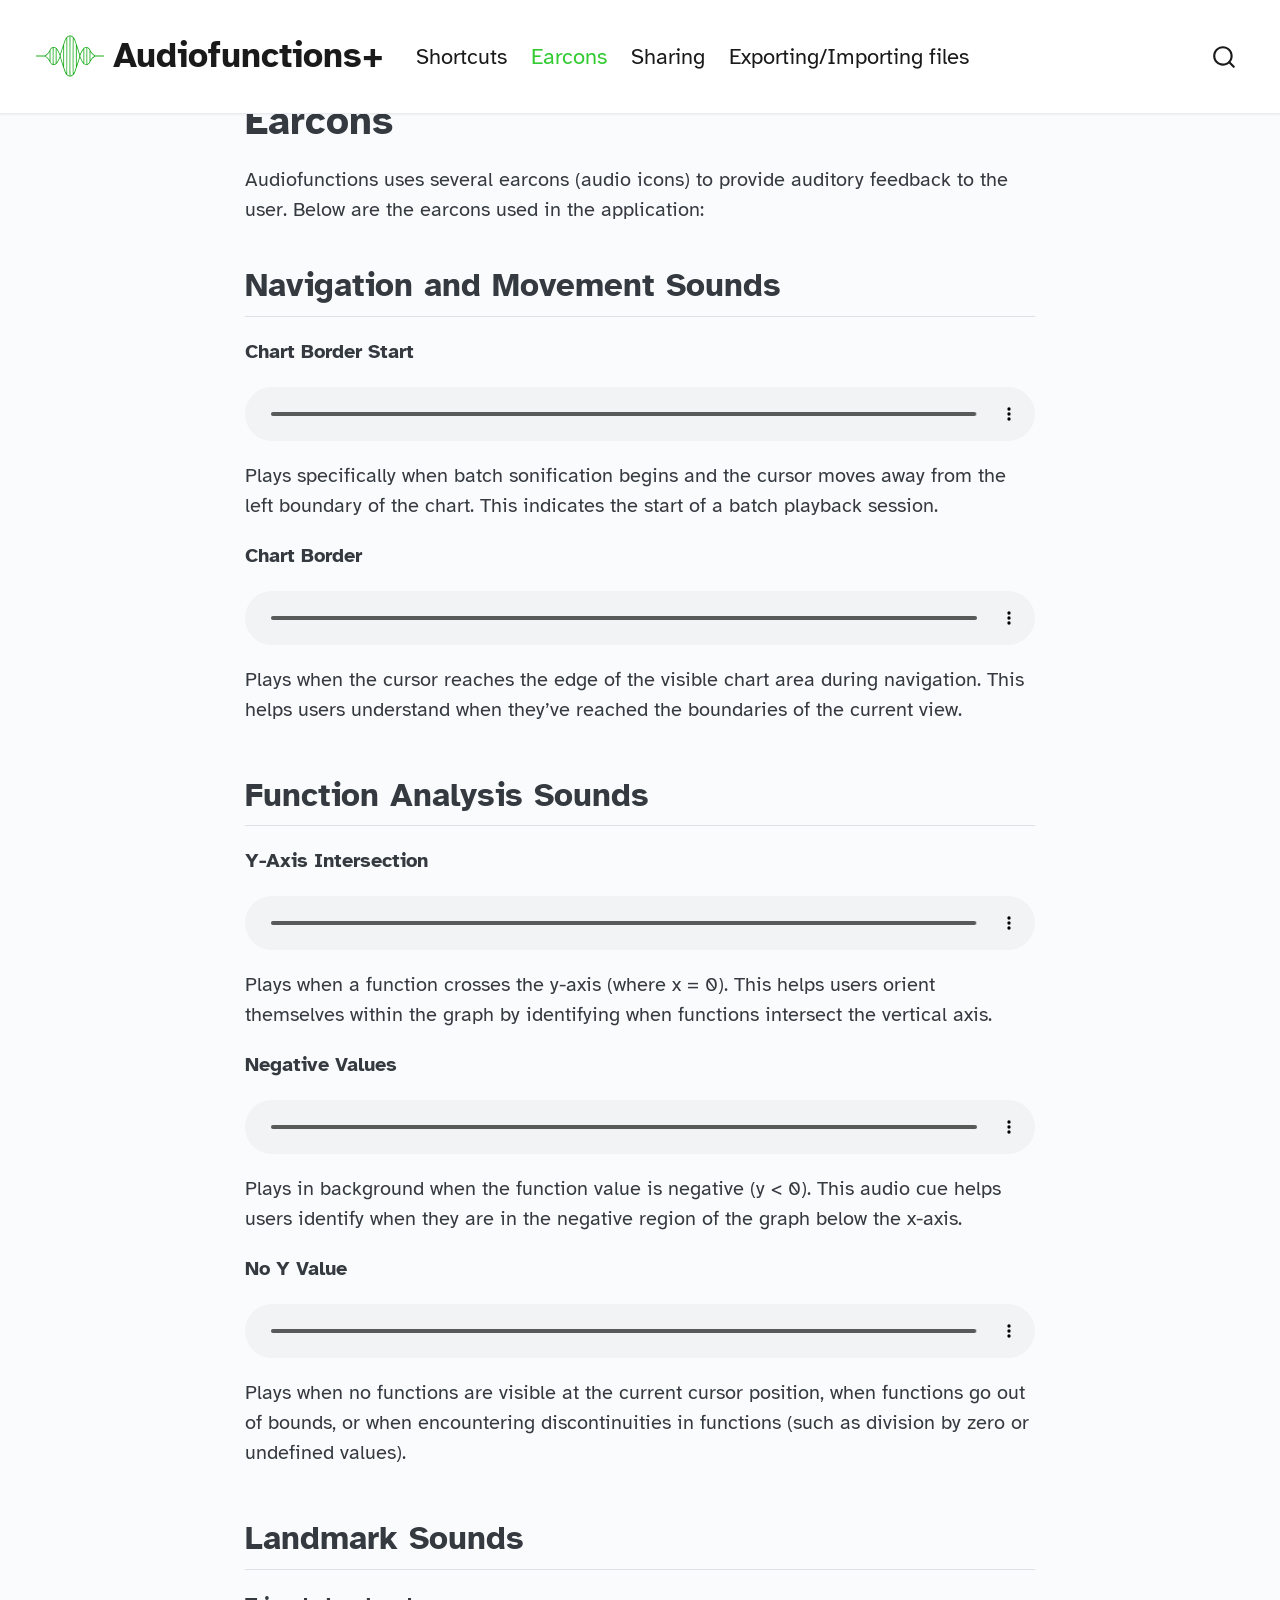
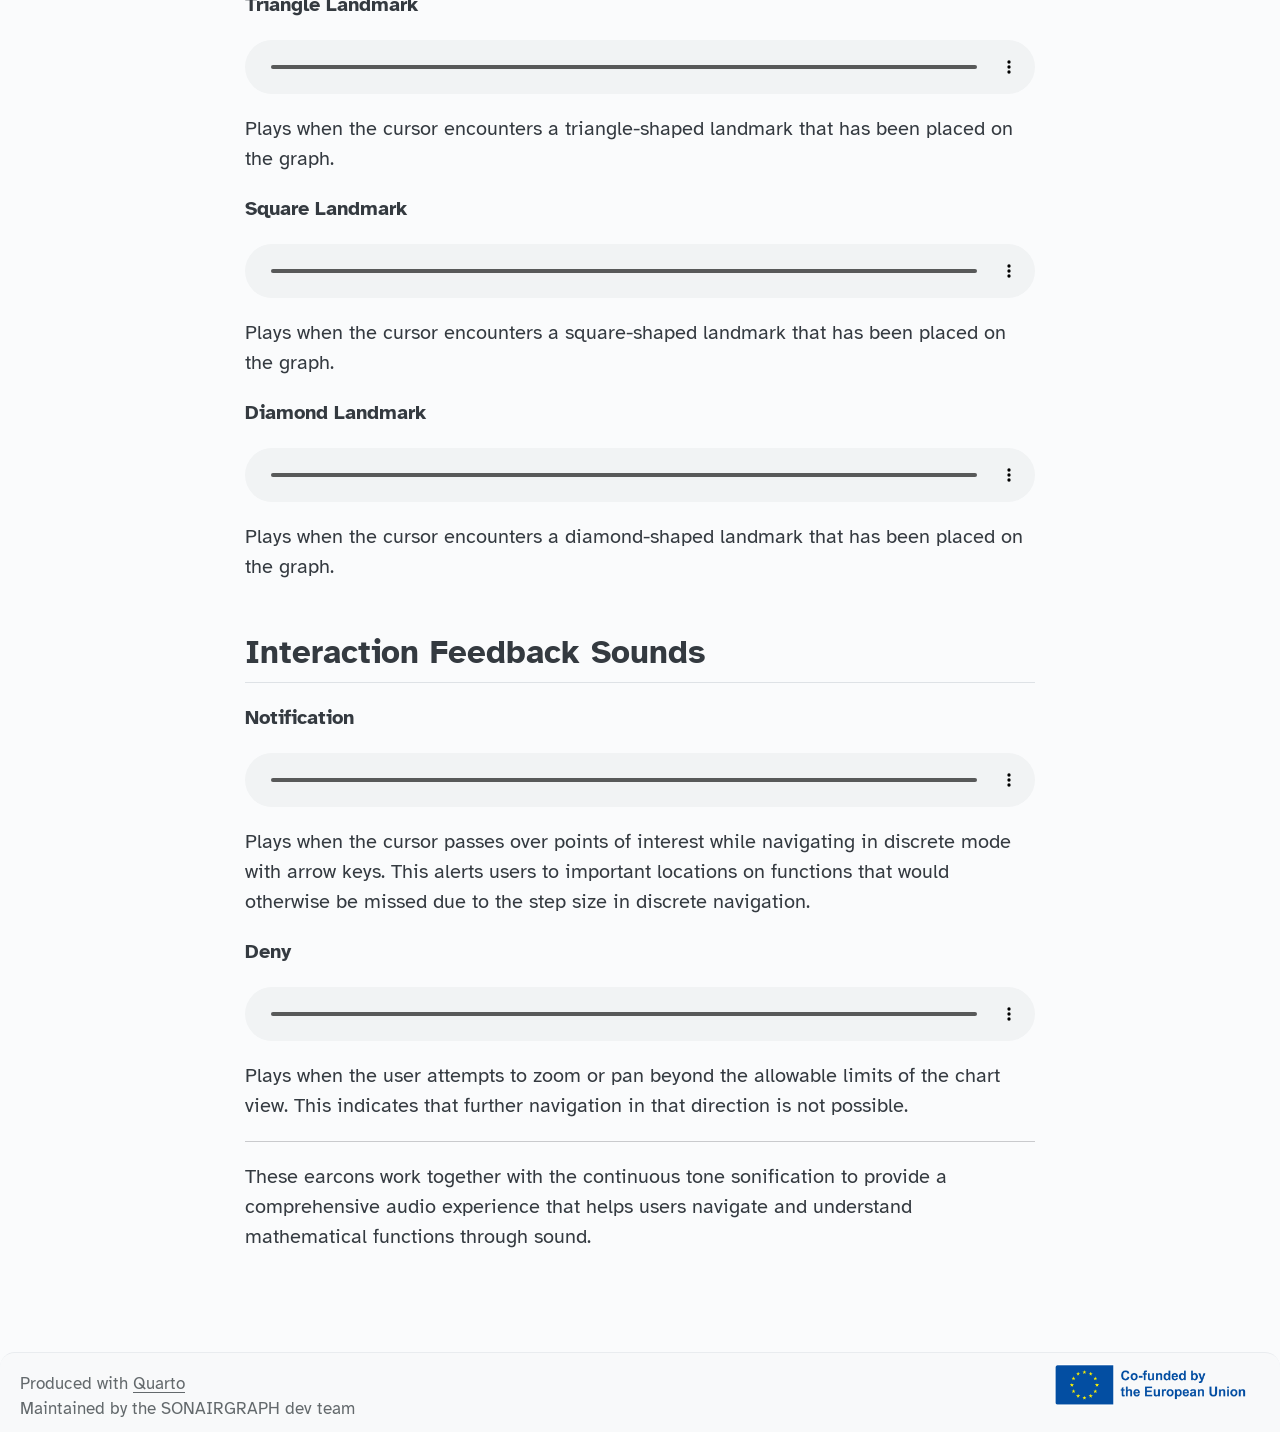
==== earcons.html @ 263fd83f "Built site for gh-pages" ====
<!DOCTYPE html>
<html xmlns="http://www.w3.org/1999/xhtml" lang="en" xml:lang="en"><head>

<meta charset="utf-8">
<meta name="generator" content="quarto-1.9.37">

<meta name="viewport" content="width=device-width, initial-scale=1.0, user-scalable=yes">


<title>Earcons – Audiofunctions+</title>
<style>
/* Default styles provided by pandoc.
** See https://pandoc.org/MANUAL.html#variables-for-html for config info.
*/
code{white-space: pre-wrap;}
span.smallcaps{font-variant: small-caps;}
div.columns{display: flex; gap: min(4vw, 1.5em);}
div.column{flex: auto; overflow-x: auto;}
div.hanging-indent{margin-left: 1.5em; text-indent: -1.5em;}
ul.task-list{list-style: none;}
ul.task-list li input[type="checkbox"] {
  width: 0.8em;
  margin: 0 0.8em 0.2em -1em; /* quarto-specific, see https://github.com/quarto-dev/quarto-cli/issues/4556 */ 
  vertical-align: middle;
}
</style>


<script src="site_libs/quarto-nav/quarto-nav.js"></script>
<script src="site_libs/quarto-nav/headroom.min.js"></script>
<script src="site_libs/clipboard/clipboard.min.js"></script>
<script src="site_libs/quarto-search/autocomplete.umd.js"></script>
<script src="site_libs/quarto-search/fuse.min.js"></script>
<script src="site_libs/quarto-search/quarto-search.js"></script>
<meta name="quarto:offset" content="./">
<link href="./logo.svg" rel="icon" type="image/svg+xml">
<script src="site_libs/quarto-html/quarto.js" type="module"></script>
<script src="site_libs/quarto-html/tabsets/tabsets.js" type="module"></script>
<script src="site_libs/quarto-html/popper.min.js"></script>
<script src="site_libs/quarto-html/tippy.umd.min.js"></script>
<script src="site_libs/quarto-html/anchor.min.js"></script>
<link href="site_libs/quarto-html/tippy.css" rel="stylesheet">
<link href="site_libs/quarto-html/quarto-syntax-highlighting-7f8f88aac4f3542376d5c11b86a4c14d.css" rel="stylesheet" class="quarto-color-scheme" id="quarto-text-highlighting-styles">
<link href="site_libs/quarto-html/quarto-syntax-highlighting-dark-d0ae9245876894da5ac7e18953ecc5cc.css" rel="stylesheet" class="quarto-color-scheme quarto-color-alternate" id="quarto-text-highlighting-styles">
<link href="site_libs/quarto-html/quarto-syntax-highlighting-7f8f88aac4f3542376d5c11b86a4c14d.css" rel="stylesheet" class="quarto-color-scheme-extra" id="quarto-text-highlighting-styles">
<script src="site_libs/bootstrap/bootstrap.min.js"></script>
<link href="site_libs/bootstrap/bootstrap-icons.css" rel="stylesheet">
<link href="site_libs/bootstrap/bootstrap-5dca4e5709fb239c7e1ab8f7c5940dc8.min.css" rel="stylesheet" append-hash="true" class="quarto-color-scheme" id="quarto-bootstrap" data-mode="light">
<link href="site_libs/bootstrap/bootstrap-dark-5dca4e5709fb239c7e1ab8f7c5940dc8.min.css" rel="stylesheet" append-hash="true" class="quarto-color-scheme quarto-color-alternate" id="quarto-bootstrap" data-mode="light">
<link href="site_libs/bootstrap/bootstrap-5dca4e5709fb239c7e1ab8f7c5940dc8.min.css" rel="stylesheet" append-hash="true" class="quarto-color-scheme-extra" id="quarto-bootstrap" data-mode="light">
<script id="quarto-search-options" type="application/json">{
  "location": "navbar",
  "copy-button": false,
  "collapse-after": 3,
  "panel-placement": "end",
  "type": "overlay",
  "limit": 50,
  "keyboard-shortcut": [
    "f",
    "/",
    "s"
  ],
  "show-item-context": false,
  "language": {
    "search-no-results-text": "No results",
    "search-matching-documents-text": "matching documents",
    "search-copy-link-title": "Copy link to search",
    "search-hide-matches-text": "Hide additional matches",
    "search-more-match-text": "more match in this document",
    "search-more-matches-text": "more matches in this document",
    "search-clear-button-title": "Clear",
    "search-text-placeholder": "",
    "search-detached-cancel-button-title": "Cancel",
    "search-submit-button-title": "Submit",
    "search-label": "Search"
  }
}</script>


</head>

<body class="nav-fixed fullcontent quarto-light">

<div id="quarto-search-results"></div>
  <header id="quarto-header" class="headroom fixed-top">
    <nav class="navbar navbar-expand-lg " data-bs-theme="dark">
      <div class="navbar-container container-fluid">
      <div class="navbar-brand-container mx-auto">
    <a href="./index.html" class="navbar-brand navbar-brand-logo">
    <img src="./logo.svg" alt="" class="navbar-logo light-content">
    <img src="./logo.svg" alt="" class="navbar-logo dark-content">
    </a>
    <a class="navbar-brand" href="./index.html">
    <span class="navbar-title">Audiofunctions+</span>
    </a>
  </div>
            <div id="quarto-search" class="" title="Search"></div>
          <button class="navbar-toggler" type="button" data-bs-toggle="collapse" data-bs-target="#navbarCollapse" aria-controls="navbarCollapse" role="menu" aria-expanded="false" aria-label="Toggle navigation" onclick="if (window.quartoToggleHeadroom) { window.quartoToggleHeadroom(); }">
  <span class="navbar-toggler-icon"></span>
</button>
          <div class="collapse navbar-collapse" id="navbarCollapse">
            <ul class="navbar-nav navbar-nav-scroll me-auto">
  <li class="nav-item">
    <a class="nav-link" href="./shortcuts.html"> 
<span class="menu-text">Shortcuts</span></a>
  </li>  
  <li class="nav-item">
    <a class="nav-link active" href="./earcons.html" aria-current="page"> 
<span class="menu-text">Earcons</span></a>
  </li>  
  <li class="nav-item">
    <a class="nav-link" href="./sharing.html"> 
<span class="menu-text">Sharing</span></a>
  </li>  
  <li class="nav-item">
    <a class="nav-link" href="./json.html"> 
<span class="menu-text">Exporting/Importing files</span></a>
  </li>  
</ul>
          </div> <!-- /navcollapse -->
            <div class="quarto-navbar-tools">
</div>
      </div> <!-- /container-fluid -->
    </nav>
</header>
<!-- content -->
<div id="quarto-content" class="quarto-container page-columns page-rows-contents page-layout-article page-navbar">
<!-- sidebar -->
<!-- margin-sidebar -->
    
<!-- main -->
<main class="content" id="quarto-document-content">

<header id="title-block-header" class="quarto-title-block default">
<div class="quarto-title">
<h1 class="title">Earcons</h1>
</div>



<div class="quarto-title-meta">

    
  
    
  </div>
  


</header>


<p>Audiofunctions uses several earcons (audio icons) to provide auditory feedback to the user. Below are the earcons used in the application:</p>
<section id="navigation-and-movement-sounds" class="level2">
<h2 class="anchored" data-anchor-id="navigation-and-movement-sounds">Navigation and Movement Sounds</h2>
<p><strong>Chart Border Start</strong> <audio controls="" style="display: block; margin: auto;"> <source src="earcons/chart_border_start.mp3" type="audio/wav"> </audio> Plays specifically when batch sonification begins and the cursor moves away from the left boundary of the chart. This indicates the start of a batch playback session.</p>
<p><strong>Chart Border</strong> <audio controls="" style="display: block; margin: auto;"> <source src="earcons/chart_border.mp3" type="audio/wav"> </audio> Plays when the cursor reaches the edge of the visible chart area during navigation. This helps users understand when they’ve reached the boundaries of the current view.</p>
</section>
<section id="function-analysis-sounds" class="level2">
<h2 class="anchored" data-anchor-id="function-analysis-sounds">Function Analysis Sounds</h2>
<p><strong>Y-Axis Intersection</strong> <audio controls="" style="display: block; margin: auto;"> <source src="earcons/y-axis-intersection.wav" type="audio/wav"> </audio> Plays when a function crosses the y-axis (where x = 0). This helps users orient themselves within the graph by identifying when functions intersect the vertical axis.</p>
<p><strong>Negative Values</strong> <audio controls="" style="display: block; margin: auto;"> <source src="earcons/af_noise.mp3" type="audio/wav"> </audio> Plays in background when the function value is negative (y &lt; 0). This audio cue helps users identify when they are in the negative region of the graph below the x-axis.</p>
<p><strong>No Y Value</strong> <audio controls="" style="display: block; margin: auto;"> <source src="earcons/no_y.mp3" type="audio/wav"> </audio> Plays when no functions are visible at the current cursor position, when functions go out of bounds, or when encountering discontinuities in functions (such as division by zero or undefined values).</p>
</section>
<section id="landmark-sounds" class="level2">
<h2 class="anchored" data-anchor-id="landmark-sounds">Landmark Sounds</h2>
<p><strong>Triangle Landmark</strong> <audio controls="" style="display: block; margin: auto;"> <source src="earcons/landmark_triangle.mp3" type="audio/wav"> </audio> Plays when the cursor encounters a triangle-shaped landmark that has been placed on the graph.</p>
<p><strong>Square Landmark</strong> <audio controls="" style="display: block; margin: auto;"> <source src="earcons/landmark_square.mp3" type="audio/wav"> </audio> Plays when the cursor encounters a square-shaped landmark that has been placed on the graph.</p>
<p><strong>Diamond Landmark</strong> <audio controls="" style="display: block; margin: auto;"> <source src="earcons/landmark_diamond.mp3" type="audio/wav"> </audio> Plays when the cursor encounters a diamond-shaped landmark that has been placed on the graph.</p>
</section>
<section id="interaction-feedback-sounds" class="level2">
<h2 class="anchored" data-anchor-id="interaction-feedback-sounds">Interaction Feedback Sounds</h2>
<p><strong>Notification</strong> <audio controls="" style="display: block; margin: auto;"> <source src="earcons/notification.mp3" type="audio/wav"> </audio> Plays when the cursor passes over points of interest while navigating in discrete mode with arrow keys. This alerts users to important locations on functions that would otherwise be missed due to the step size in discrete navigation.</p>
<p><strong>Deny</strong> <audio controls="" style="display: block; margin: auto;"> <source src="earcons/deny.wav" type="audio/wav"> </audio> Plays when the user attempts to zoom or pan beyond the allowable limits of the chart view. This indicates that further navigation in that direction is not possible.</p>
<hr>
<p>These earcons work together with the continuous tone sonification to provide a comprehensive audio experience that helps users navigate and understand mathematical functions through sound.</p>


</section>

</main> <!-- /main -->
<script id="quarto-html-after-body" type="application/javascript">
  window.document.addEventListener("DOMContentLoaded", function (event) {
    const icon = "";
    const anchorJS = new window.AnchorJS();
    anchorJS.options = {
      placement: 'right',
      icon: icon
    };
    anchorJS.add('.anchored');
    const isCodeAnnotation = (el) => {
      for (const clz of el.classList) {
        if (clz.startsWith('code-annotation-')) {                     
          return true;
        }
      }
      return false;
    }
    const onCopySuccess = function(e) {
      // button target
      const button = e.trigger;
      // don't keep focus
      button.blur();
      // flash "checked"
      button.classList.add('code-copy-button-checked');
      var currentTitle = button.getAttribute("title");
      button.setAttribute("title", "Copied!");
      let tooltip;
      if (window.bootstrap) {
        button.setAttribute("data-bs-toggle", "tooltip");
        button.setAttribute("data-bs-placement", "left");
        button.setAttribute("data-bs-title", "Copied!");
        tooltip = new bootstrap.Tooltip(button, 
          { trigger: "manual", 
            customClass: "code-copy-button-tooltip",
            offset: [0, -8]});
        tooltip.show();    
      }
      setTimeout(function() {
        if (tooltip) {
          tooltip.hide();
          button.removeAttribute("data-bs-title");
          button.removeAttribute("data-bs-toggle");
          button.removeAttribute("data-bs-placement");
        }
        button.setAttribute("title", currentTitle);
        button.classList.remove('code-copy-button-checked');
      }, 1000);
      // clear code selection
      e.clearSelection();
    }
    const getTextToCopy = function(trigger) {
      const outerScaffold = trigger.parentElement.cloneNode(true);
      const codeEl = outerScaffold.querySelector('code');
      for (const childEl of codeEl.children) {
        if (isCodeAnnotation(childEl)) {
          childEl.remove();
        }
      }
      return codeEl.innerText;
    }
    const clipboard = new window.ClipboardJS('.code-copy-button:not([data-in-quarto-modal])', {
      text: getTextToCopy
    });
    clipboard.on('success', onCopySuccess);
    if (window.document.getElementById('quarto-embedded-source-code-modal')) {
      const clipboardModal = new window.ClipboardJS('.code-copy-button[data-in-quarto-modal]', {
        text: getTextToCopy,
        container: window.document.getElementById('quarto-embedded-source-code-modal')
      });
      clipboardModal.on('success', onCopySuccess);
    }
      var localhostRegex = new RegExp(/^(?:http|https):\/\/localhost\:?[0-9]*\//);
      var mailtoRegex = new RegExp(/^mailto:/);
        var filterRegex = new RegExp('/' + window.location.host + '/');
      var isInternal = (href) => {
          return filterRegex.test(href) || localhostRegex.test(href) || mailtoRegex.test(href);
      }
      // Inspect non-navigation links and adorn them if external
     var links = window.document.querySelectorAll('a[href]:not(.nav-link):not(.navbar-brand):not(.toc-action):not(.sidebar-link):not(.sidebar-item-toggle):not(.pagination-link):not(.no-external):not([aria-hidden]):not(.dropdown-item):not(.quarto-navigation-tool):not(.about-link)');
      for (var i=0; i<links.length; i++) {
        const link = links[i];
        if (!isInternal(link.href)) {
          // undo the damage that might have been done by quarto-nav.js in the case of
          // links that we want to consider external
          if (link.dataset.originalHref !== undefined) {
            link.href = link.dataset.originalHref;
          }
        }
      }
    function tippyHover(el, contentFn, onTriggerFn, onUntriggerFn) {
      const config = {
        allowHTML: true,
        maxWidth: 500,
        delay: 100,
        arrow: false,
        appendTo: function(el) {
            return el.parentElement;
        },
        interactive: true,
        interactiveBorder: 10,
        theme: 'quarto',
        placement: 'bottom-start',
      };
      if (contentFn) {
        config.content = contentFn;
      }
      if (onTriggerFn) {
        config.onTrigger = onTriggerFn;
      }
      if (onUntriggerFn) {
        config.onUntrigger = onUntriggerFn;
      }
      window.tippy(el, config); 
    }
    const noterefs = window.document.querySelectorAll('a[role="doc-noteref"]');
    for (var i=0; i<noterefs.length; i++) {
      const ref = noterefs[i];
      tippyHover(ref, function() {
        // use id or data attribute instead here
        let href = ref.getAttribute('data-footnote-href') || ref.getAttribute('href');
        try { href = new URL(href).hash; } catch {}
        const id = href.replace(/^#\/?/, "");
        const note = window.document.getElementById(id);
        if (note) {
          return note.innerHTML;
        } else {
          return "";
        }
      });
    }
    const xrefs = window.document.querySelectorAll('a.quarto-xref');
    const processXRef = (id, note) => {
      // Strip column container classes
      const stripColumnClz = (el) => {
        el.classList.remove("page-full", "page-columns");
        if (el.children) {
          for (const child of el.children) {
            stripColumnClz(child);
          }
        }
      }
      stripColumnClz(note)
      if (id === null || id.startsWith('sec-')) {
        // Special case sections, only their first couple elements
        const container = document.createElement("div");
        if (note.children && note.children.length > 2) {
          container.appendChild(note.children[0].cloneNode(true));
          for (let i = 1; i < note.children.length; i++) {
            const child = note.children[i];
            if (child.tagName === "P" && child.innerText === "") {
              continue;
            } else {
              container.appendChild(child.cloneNode(true));
              break;
            }
          }
          if (window.Quarto?.typesetMath) {
            window.Quarto.typesetMath(container);
          }
          return container.innerHTML
        } else {
          if (window.Quarto?.typesetMath) {
            window.Quarto.typesetMath(note);
          }
          return note.innerHTML;
        }
      } else {
        // Remove any anchor links if they are present
        const anchorLink = note.querySelector('a.anchorjs-link');
        if (anchorLink) {
          anchorLink.remove();
        }
        if (window.Quarto?.typesetMath) {
          window.Quarto.typesetMath(note);
        }
        if (note.classList.contains("callout")) {
          return note.outerHTML;
        } else {
          return note.innerHTML;
        }
      }
    }
    for (var i=0; i<xrefs.length; i++) {
      const xref = xrefs[i];
      tippyHover(xref, undefined, function(instance) {
        instance.disable();
        let url = xref.getAttribute('href');
        let hash = undefined; 
        if (url.startsWith('#')) {
          hash = url;
        } else {
          try { hash = new URL(url).hash; } catch {}
        }
        if (hash) {
          const id = hash.replace(/^#\/?/, "");
          const note = window.document.getElementById(id);
          if (note !== null) {
            try {
              const html = processXRef(id, note.cloneNode(true));
              instance.setContent(html);
            } finally {
              instance.enable();
              instance.show();
            }
          } else {
            // See if we can fetch this
            fetch(url.split('#')[0])
            .then(res => res.text())
            .then(html => {
              const parser = new DOMParser();
              const htmlDoc = parser.parseFromString(html, "text/html");
              const note = htmlDoc.getElementById(id);
              if (note !== null) {
                const html = processXRef(id, note);
                instance.setContent(html);
              } 
            }).finally(() => {
              instance.enable();
              instance.show();
            });
          }
        } else {
          // See if we can fetch a full url (with no hash to target)
          // This is a special case and we should probably do some content thinning / targeting
          fetch(url)
          .then(res => res.text())
          .then(html => {
            const parser = new DOMParser();
            const htmlDoc = parser.parseFromString(html, "text/html");
            const note = htmlDoc.querySelector('main.content');
            if (note !== null) {
              // This should only happen for chapter cross references
              // (since there is no id in the URL)
              // remove the first header
              if (note.children.length > 0 && note.children[0].tagName === "HEADER") {
                note.children[0].remove();
              }
              const html = processXRef(null, note);
              instance.setContent(html);
            } 
          }).finally(() => {
            instance.enable();
            instance.show();
          });
        }
      }, function(instance) {
      });
    }
        let selectedAnnoteEl;
        const selectorForAnnotation = ( cell, annotation) => {
          let cellAttr = 'data-code-cell="' + cell + '"';
          let lineAttr = 'data-code-annotation="' +  annotation + '"';
          const selector = 'span[' + cellAttr + '][' + lineAttr + ']';
          return selector;
        }
        const selectCodeLines = (annoteEl) => {
          const doc = window.document;
          const targetCell = annoteEl.getAttribute("data-target-cell");
          const targetAnnotation = annoteEl.getAttribute("data-target-annotation");
          const annoteSpan = window.document.querySelector(selectorForAnnotation(targetCell, targetAnnotation));
          const lines = annoteSpan.getAttribute("data-code-lines").split(",");
          const lineIds = lines.map((line) => {
            return targetCell + "-" + line;
          })
          let top = null;
          let height = null;
          let parent = null;
          if (lineIds.length > 0) {
              //compute the position of the single el (top and bottom and make a div)
              const el = window.document.getElementById(lineIds[0]);
              top = el.offsetTop;
              height = el.offsetHeight;
              parent = el.parentElement.parentElement;
            if (lineIds.length > 1) {
              const lastEl = window.document.getElementById(lineIds[lineIds.length - 1]);
              const bottom = lastEl.offsetTop + lastEl.offsetHeight;
              height = bottom - top;
            }
            if (top !== null && height !== null && parent !== null) {
              // cook up a div (if necessary) and position it 
              let div = window.document.getElementById("code-annotation-line-highlight");
              if (div === null) {
                div = window.document.createElement("div");
                div.setAttribute("id", "code-annotation-line-highlight");
                div.style.position = 'absolute';
                parent.appendChild(div);
              }
              div.style.top = top - 2 + "px";
              div.style.height = height + 4 + "px";
              div.style.left = 0;
              let gutterDiv = window.document.getElementById("code-annotation-line-highlight-gutter");
              if (gutterDiv === null) {
                gutterDiv = window.document.createElement("div");
                gutterDiv.setAttribute("id", "code-annotation-line-highlight-gutter");
                gutterDiv.style.position = 'absolute';
                const codeCell = window.document.getElementById(targetCell);
                const gutter = codeCell.querySelector('.code-annotation-gutter');
                gutter.appendChild(gutterDiv);
              }
              gutterDiv.style.top = top - 2 + "px";
              gutterDiv.style.height = height + 4 + "px";
            }
            selectedAnnoteEl = annoteEl;
          }
        };
        const unselectCodeLines = () => {
          const elementsIds = ["code-annotation-line-highlight", "code-annotation-line-highlight-gutter"];
          elementsIds.forEach((elId) => {
            const div = window.document.getElementById(elId);
            if (div) {
              div.remove();
            }
          });
          selectedAnnoteEl = undefined;
        };
          // Handle positioning of the toggle
      window.addEventListener(
        "resize",
        throttle(() => {
          elRect = undefined;
          if (selectedAnnoteEl) {
            selectCodeLines(selectedAnnoteEl);
          }
        }, 10)
      );
      function throttle(fn, ms) {
      let throttle = false;
      let timer;
        return (...args) => {
          if(!throttle) { // first call gets through
              fn.apply(this, args);
              throttle = true;
          } else { // all the others get throttled
              if(timer) clearTimeout(timer); // cancel #2
              timer = setTimeout(() => {
                fn.apply(this, args);
                timer = throttle = false;
              }, ms);
          }
        };
      }
        // Attach click handler to the DT
        const annoteDls = window.document.querySelectorAll('dt[data-target-cell]');
        for (const annoteDlNode of annoteDls) {
          annoteDlNode.addEventListener('click', (event) => {
            const clickedEl = event.target;
            if (clickedEl !== selectedAnnoteEl) {
              unselectCodeLines();
              const activeEl = window.document.querySelector('dt[data-target-cell].code-annotation-active');
              if (activeEl) {
                activeEl.classList.remove('code-annotation-active');
              }
              selectCodeLines(clickedEl);
              clickedEl.classList.add('code-annotation-active');
            } else {
              // Unselect the line
              unselectCodeLines();
              clickedEl.classList.remove('code-annotation-active');
            }
          });
        }
    const findCites = (el) => {
      const parentEl = el.parentElement;
      if (parentEl) {
        const cites = parentEl.dataset.cites;
        if (cites) {
          return {
            el,
            cites: cites.split(' ')
          };
        } else {
          return findCites(el.parentElement)
        }
      } else {
        return undefined;
      }
    };
    var bibliorefs = window.document.querySelectorAll('a[role="doc-biblioref"]');
    for (var i=0; i<bibliorefs.length; i++) {
      const ref = bibliorefs[i];
      const citeInfo = findCites(ref);
      if (citeInfo) {
        tippyHover(citeInfo.el, function() {
          var popup = window.document.createElement('div');
          citeInfo.cites.forEach(function(cite) {
            var citeDiv = window.document.createElement('div');
            citeDiv.classList.add('hanging-indent');
            citeDiv.classList.add('csl-entry');
            var biblioDiv = window.document.getElementById('ref-' + cite);
            if (biblioDiv) {
              citeDiv.innerHTML = biblioDiv.innerHTML;
            }
            popup.appendChild(citeDiv);
          });
          return popup.innerHTML;
        });
      }
    }
  });
  </script>
</div> <!-- /content -->
<footer class="footer">
  <div class="nav-footer">
    <div class="nav-footer-left">
<p>Produced with <a href="https://quarto.org/">Quarto</a><br> Maintained by the SONAIRGRAPH dev team</p>
</div>   
    <div class="nav-footer-center">
      &nbsp;
    </div>
    <div class="nav-footer-right">
<p><img src="eu-funding.png" class="img-fluid" style="width:50.0%"></p>
</div>
  </div>
</footer>




</body></html>
---- site_libs/quarto-html/tippy.css ----
.tippy-box[data-animation=fade][data-state=hidden]{opacity:0}[data-tippy-root]{max-width:calc(100vw - 10px)}.tippy-box{position:relative;background-color:#333;color:#fff;border-radius:4px;font-size:14px;line-height:1.4;white-space:normal;outline:0;transition-property:transform,visibility,opacity}.tippy-box[data-placement^=top]>.tippy-arrow{bottom:0}.tippy-box[data-placement^=top]>.tippy-arrow:before{bottom:-7px;left:0;border-width:8px 8px 0;border-top-color:initial;transform-origin:center top}.tippy-box[data-placement^=bottom]>.tippy-arrow{top:0}.tippy-box[data-placement^=bottom]>.tippy-arrow:before{top:-7px;left:0;border-width:0 8px 8px;border-bottom-color:initial;transform-origin:center bottom}.tippy-box[data-placement^=left]>.tippy-arrow{right:0}.tippy-box[data-placement^=left]>.tippy-arrow:before{border-width:8px 0 8px 8px;border-left-color:initial;right:-7px;transform-origin:center left}.tippy-box[data-placement^=right]>.tippy-arrow{left:0}.tippy-box[data-placement^=right]>.tippy-arrow:before{left:-7px;border-width:8px 8px 8px 0;border-right-color:initial;transform-origin:center right}.tippy-box[data-inertia][data-state=visible]{transition-timing-function:cubic-bezier(.54,1.5,.38,1.11)}.tippy-arrow{width:16px;height:16px;color:#333}.tippy-arrow:before{content:"";position:absolute;border-color:transparent;border-style:solid}.tippy-content{position:relative;padding:5px 9px;z-index:1}
---- site_libs/quarto-html/quarto-syntax-highlighting-7f8f88aac4f3542376d5c11b86a4c14d.css ----
/* quarto syntax highlight colors */
:root {
  --quarto-hl-ot-color: #003B4F;
  --quarto-hl-at-color: #657422;
  --quarto-hl-ss-color: #20794D;
  --quarto-hl-an-color: #5E5E5E;
  --quarto-hl-fu-color: #4758AB;
  --quarto-hl-st-color: #20794D;
  --quarto-hl-cf-color: #003B4F;
  --quarto-hl-op-color: #5E5E5E;
  --quarto-hl-er-color: #AD0000;
  --quarto-hl-bn-color: #AD0000;
  --quarto-hl-al-color: #AD0000;
  --quarto-hl-va-color: #111111;
  --quarto-hl-bu-color: inherit;
  --quarto-hl-ex-color: inherit;
  --quarto-hl-pp-color: #AD0000;
  --quarto-hl-in-color: #5E5E5E;
  --quarto-hl-vs-color: #20794D;
  --quarto-hl-wa-color: #5E5E5E;
  --quarto-hl-do-color: #5E5E5E;
  --quarto-hl-im-color: #00769E;
  --quarto-hl-ch-color: #20794D;
  --quarto-hl-dt-color: #AD0000;
  --quarto-hl-fl-color: #AD0000;
  --quarto-hl-co-color: #5E5E5E;
  --quarto-hl-cv-color: #5E5E5E;
  --quarto-hl-cn-color: #8f5902;
  --quarto-hl-sc-color: #5E5E5E;
  --quarto-hl-dv-color: #AD0000;
  --quarto-hl-kw-color: #003B4F;
}

/* other quarto variables */
:root {
  --quarto-font-monospace: SFMono-Regular, Menlo, Monaco, Consolas, "Liberation Mono", "Courier New", monospace;
}

/* syntax highlight based on Pandoc's rules */
pre > code.sourceCode > span {
  color: #003B4F;
}

code.sourceCode > span {
  color: #003B4F;
}

div.sourceCode,
div.sourceCode pre.sourceCode {
  color: #003B4F;
}

/* Normal */
code span {
  color: #003B4F;
}

/* Alert */
code span.al {
  color: #AD0000;
  font-style: inherit;
}

/* Annotation */
code span.an {
  color: #5E5E5E;
  font-style: inherit;
}

/* Attribute */
code span.at {
  color: #657422;
  font-style: inherit;
}

/* BaseN */
code span.bn {
  color: #AD0000;
  font-style: inherit;
}

/* BuiltIn */
code span.bu {
  font-style: inherit;
}

/* ControlFlow */
code span.cf {
  color: #003B4F;
  font-weight: bold;
  font-style: inherit;
}

/* Char */
code span.ch {
  color: #20794D;
  font-style: inherit;
}

/* Constant */
code span.cn {
  color: #8f5902;
  font-style: inherit;
}

/* Comment */
code span.co {
  color: #5E5E5E;
  font-style: inherit;
}

/* CommentVar */
code span.cv {
  color: #5E5E5E;
  font-style: italic;
}

/* Documentation */
code span.do {
  color: #5E5E5E;
  font-style: italic;
}

/* DataType */
code span.dt {
  color: #AD0000;
  font-style: inherit;
}

/* DecVal */
code span.dv {
  color: #AD0000;
  font-style: inherit;
}

/* Error */
code span.er {
  color: #AD0000;
  font-style: inherit;
}

/* Extension */
code span.ex {
  font-style: inherit;
}

/* Float */
code span.fl {
  color: #AD0000;
  font-style: inherit;
}

/* Function */
code span.fu {
  color: #4758AB;
  font-style: inherit;
}

/* Import */
code span.im {
  color: #00769E;
  font-style: inherit;
}

/* Information */
code span.in {
  color: #5E5E5E;
  font-style: inherit;
}

/* Keyword */
code span.kw {
  color: #003B4F;
  font-weight: bold;
  font-style: inherit;
}

/* Operator */
code span.op {
  color: #5E5E5E;
  font-style: inherit;
}

/* Other */
code span.ot {
  color: #003B4F;
  font-style: inherit;
}

/* Preprocessor */
code span.pp {
  color: #AD0000;
  font-style: inherit;
}

/* SpecialChar */
code span.sc {
  color: #5E5E5E;
  font-style: inherit;
}

/* SpecialString */
code span.ss {
  color: #20794D;
  font-style: inherit;
}

/* String */
code span.st {
  color: #20794D;
  font-style: inherit;
}

/* Variable */
code span.va {
  color: #111111;
  font-style: inherit;
}

/* VerbatimString */
code span.vs {
  color: #20794D;
  font-style: inherit;
}

/* Warning */
code span.wa {
  color: #5E5E5E;
  font-style: italic;
}

.prevent-inlining {
  content: "</";
}

/*# sourceMappingURL=789ad8cd35626ba772517505b42a116e.css.map */
---- site_libs/quarto-html/quarto-syntax-highlighting-dark-d0ae9245876894da5ac7e18953ecc5cc.css ----
/* quarto syntax highlight colors */
:root {
  --quarto-hl-al-color: #f07178;
  --quarto-hl-an-color: #d4d0ab;
  --quarto-hl-at-color: #00e0e0;
  --quarto-hl-bn-color: #d4d0ab;
  --quarto-hl-bu-color: #abe338;
  --quarto-hl-ch-color: #abe338;
  --quarto-hl-co-color: #f8f8f2;
  --quarto-hl-cv-color: #ffd700;
  --quarto-hl-cn-color: #ffd700;
  --quarto-hl-cf-color: #ffa07a;
  --quarto-hl-dt-color: #ffa07a;
  --quarto-hl-dv-color: #d4d0ab;
  --quarto-hl-do-color: #f8f8f2;
  --quarto-hl-er-color: #f07178;
  --quarto-hl-ex-color: #00e0e0;
  --quarto-hl-fl-color: #d4d0ab;
  --quarto-hl-fu-color: #ffa07a;
  --quarto-hl-im-color: #abe338;
  --quarto-hl-in-color: #d4d0ab;
  --quarto-hl-kw-color: #ffa07a;
  --quarto-hl-op-color: #ffa07a;
  --quarto-hl-ot-color: #00e0e0;
  --quarto-hl-pp-color: #dcc6e0;
  --quarto-hl-re-color: #00e0e0;
  --quarto-hl-sc-color: #abe338;
  --quarto-hl-ss-color: #abe338;
  --quarto-hl-st-color: #abe338;
  --quarto-hl-va-color: #00e0e0;
  --quarto-hl-vs-color: #abe338;
  --quarto-hl-wa-color: #dcc6e0;
}

/* other quarto variables */
:root {
  --quarto-font-monospace: SFMono-Regular, Menlo, Monaco, Consolas, "Liberation Mono", "Courier New", monospace;
}

/* syntax highlight based on Pandoc's rules */
pre > code.sourceCode > span {
  color: #f8f8f2;
}

code.sourceCode > span {
  color: #f8f8f2;
}

div.sourceCode,
div.sourceCode pre.sourceCode {
  color: #f8f8f2;
}

/* Normal */
code span {
  color: #f8f8f2;
}

/* Alert */
code span.al {
  color: #f07178;
}

/* Annotation */
code span.an {
  color: #d4d0ab;
}

/* Attribute */
code span.at {
  color: #00e0e0;
}

/* BaseN */
code span.bn {
  color: #d4d0ab;
}

/* BuiltIn */
code span.bu {
  color: #abe338;
}

/* ControlFlow */
code span.cf {
  font-weight: bold;
  color: #ffa07a;
}

/* Char */
code span.ch {
  color: #abe338;
}

/* Constant */
code span.cn {
  color: #ffd700;
}

/* Comment */
code span.co {
  font-style: italic;
  color: #f8f8f2;
}

/* CommentVar */
code span.cv {
  color: #ffd700;
}

/* Documentation */
code span.do {
  color: #f8f8f2;
}

/* DataType */
code span.dt {
  color: #ffa07a;
}

/* DecVal */
code span.dv {
  color: #d4d0ab;
}

/* Error */
code span.er {
  color: #f07178;
  text-decoration: underline;
}

/* Extension */
code span.ex {
  font-weight: bold;
  color: #00e0e0;
}

/* Float */
code span.fl {
  color: #d4d0ab;
}

/* Function */
code span.fu {
  color: #ffa07a;
}

/* Import */
code span.im {
  color: #abe338;
}

/* Information */
code span.in {
  color: #d4d0ab;
}

/* Keyword */
code span.kw {
  font-weight: bold;
  color: #ffa07a;
}

/* Operator */
code span.op {
  color: #ffa07a;
}

/* Other */
code span.ot {
  color: #00e0e0;
}

/* Preprocessor */
code span.pp {
  color: #dcc6e0;
}

/* RegionMarker */
code span.re {
  background-color: #f8f8f2;
  color: #00e0e0;
}

/* SpecialChar */
code span.sc {
  color: #abe338;
}

/* SpecialString */
code span.ss {
  color: #abe338;
}

/* String */
code span.st {
  color: #abe338;
}

/* Variable */
code span.va {
  color: #00e0e0;
}

/* VerbatimString */
code span.vs {
  color: #abe338;
}

/* Warning */
code span.wa {
  color: #dcc6e0;
}

.prevent-inlining {
  content: "</";
}

/*# sourceMappingURL=e2dac9153eaf3c552d5043f9565d03d7.css.map */
---- site_libs/quarto-html/quarto-syntax-highlighting-7f8f88aac4f3542376d5c11b86a4c14d.css ----
/* quarto syntax highlight colors */
:root {
  --quarto-hl-ot-color: #003B4F;
  --quarto-hl-at-color: #657422;
  --quarto-hl-ss-color: #20794D;
  --quarto-hl-an-color: #5E5E5E;
  --quarto-hl-fu-color: #4758AB;
  --quarto-hl-st-color: #20794D;
  --quarto-hl-cf-color: #003B4F;
  --quarto-hl-op-color: #5E5E5E;
  --quarto-hl-er-color: #AD0000;
  --quarto-hl-bn-color: #AD0000;
  --quarto-hl-al-color: #AD0000;
  --quarto-hl-va-color: #111111;
  --quarto-hl-bu-color: inherit;
  --quarto-hl-ex-color: inherit;
  --quarto-hl-pp-color: #AD0000;
  --quarto-hl-in-color: #5E5E5E;
  --quarto-hl-vs-color: #20794D;
  --quarto-hl-wa-color: #5E5E5E;
  --quarto-hl-do-color: #5E5E5E;
  --quarto-hl-im-color: #00769E;
  --quarto-hl-ch-color: #20794D;
  --quarto-hl-dt-color: #AD0000;
  --quarto-hl-fl-color: #AD0000;
  --quarto-hl-co-color: #5E5E5E;
  --quarto-hl-cv-color: #5E5E5E;
  --quarto-hl-cn-color: #8f5902;
  --quarto-hl-sc-color: #5E5E5E;
  --quarto-hl-dv-color: #AD0000;
  --quarto-hl-kw-color: #003B4F;
}

/* other quarto variables */
:root {
  --quarto-font-monospace: SFMono-Regular, Menlo, Monaco, Consolas, "Liberation Mono", "Courier New", monospace;
}

/* syntax highlight based on Pandoc's rules */
pre > code.sourceCode > span {
  color: #003B4F;
}

code.sourceCode > span {
  color: #003B4F;
}

div.sourceCode,
div.sourceCode pre.sourceCode {
  color: #003B4F;
}

/* Normal */
code span {
  color: #003B4F;
}

/* Alert */
code span.al {
  color: #AD0000;
  font-style: inherit;
}

/* Annotation */
code span.an {
  color: #5E5E5E;
  font-style: inherit;
}

/* Attribute */
code span.at {
  color: #657422;
  font-style: inherit;
}

/* BaseN */
code span.bn {
  color: #AD0000;
  font-style: inherit;
}

/* BuiltIn */
code span.bu {
  font-style: inherit;
}

/* ControlFlow */
code span.cf {
  color: #003B4F;
  font-weight: bold;
  font-style: inherit;
}

/* Char */
code span.ch {
  color: #20794D;
  font-style: inherit;
}

/* Constant */
code span.cn {
  color: #8f5902;
  font-style: inherit;
}

/* Comment */
code span.co {
  color: #5E5E5E;
  font-style: inherit;
}

/* CommentVar */
code span.cv {
  color: #5E5E5E;
  font-style: italic;
}

/* Documentation */
code span.do {
  color: #5E5E5E;
  font-style: italic;
}

/* DataType */
code span.dt {
  color: #AD0000;
  font-style: inherit;
}

/* DecVal */
code span.dv {
  color: #AD0000;
  font-style: inherit;
}

/* Error */
code span.er {
  color: #AD0000;
  font-style: inherit;
}

/* Extension */
code span.ex {
  font-style: inherit;
}

/* Float */
code span.fl {
  color: #AD0000;
  font-style: inherit;
}

/* Function */
code span.fu {
  color: #4758AB;
  font-style: inherit;
}

/* Import */
code span.im {
  color: #00769E;
  font-style: inherit;
}

/* Information */
code span.in {
  color: #5E5E5E;
  font-style: inherit;
}

/* Keyword */
code span.kw {
  color: #003B4F;
  font-weight: bold;
  font-style: inherit;
}

/* Operator */
code span.op {
  color: #5E5E5E;
  font-style: inherit;
}

/* Other */
code span.ot {
  color: #003B4F;
  font-style: inherit;
}

/* Preprocessor */
code span.pp {
  color: #AD0000;
  font-style: inherit;
}

/* SpecialChar */
code span.sc {
  color: #5E5E5E;
  font-style: inherit;
}

/* SpecialString */
code span.ss {
  color: #20794D;
  font-style: inherit;
}

/* String */
code span.st {
  color: #20794D;
  font-style: inherit;
}

/* Variable */
code span.va {
  color: #111111;
  font-style: inherit;
}

/* VerbatimString */
code span.vs {
  color: #20794D;
  font-style: inherit;
}

/* Warning */
code span.wa {
  color: #5E5E5E;
  font-style: italic;
}

.prevent-inlining {
  content: "</";
}

/*# sourceMappingURL=789ad8cd35626ba772517505b42a116e.css.map */
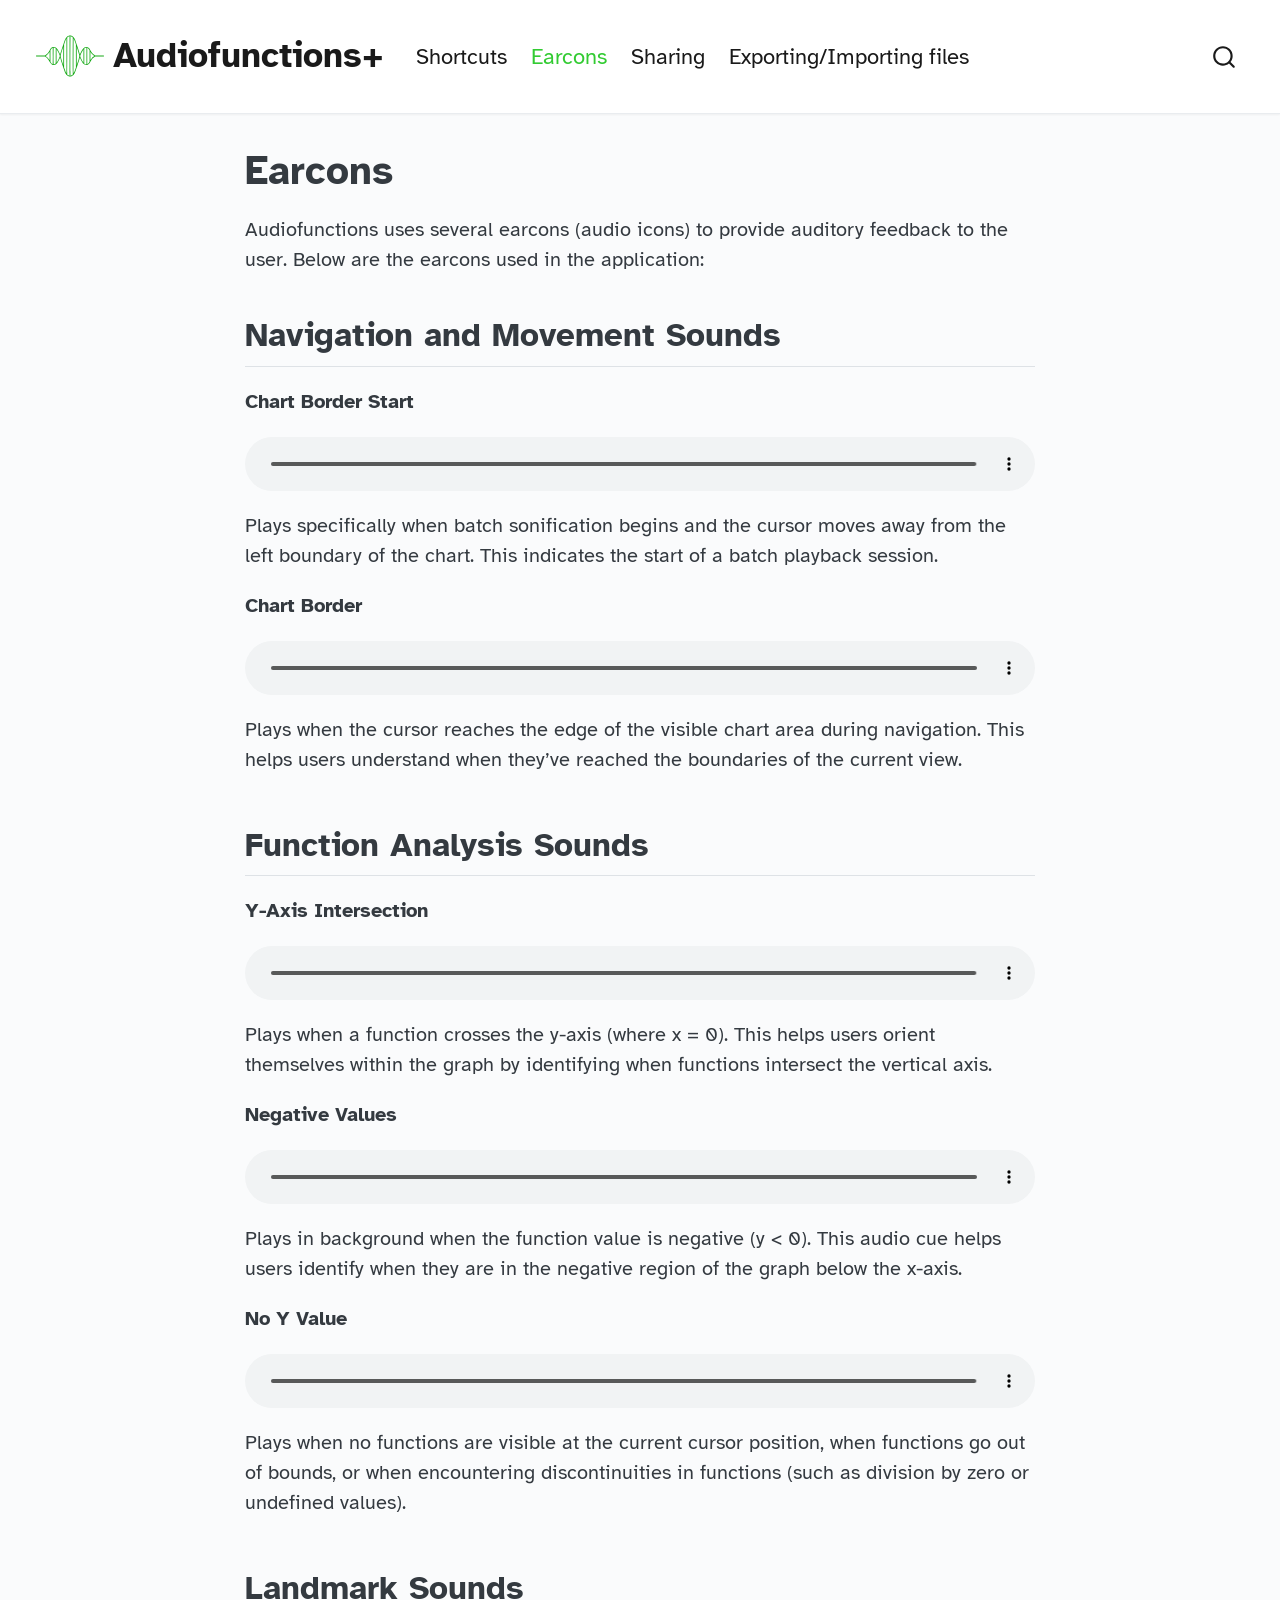
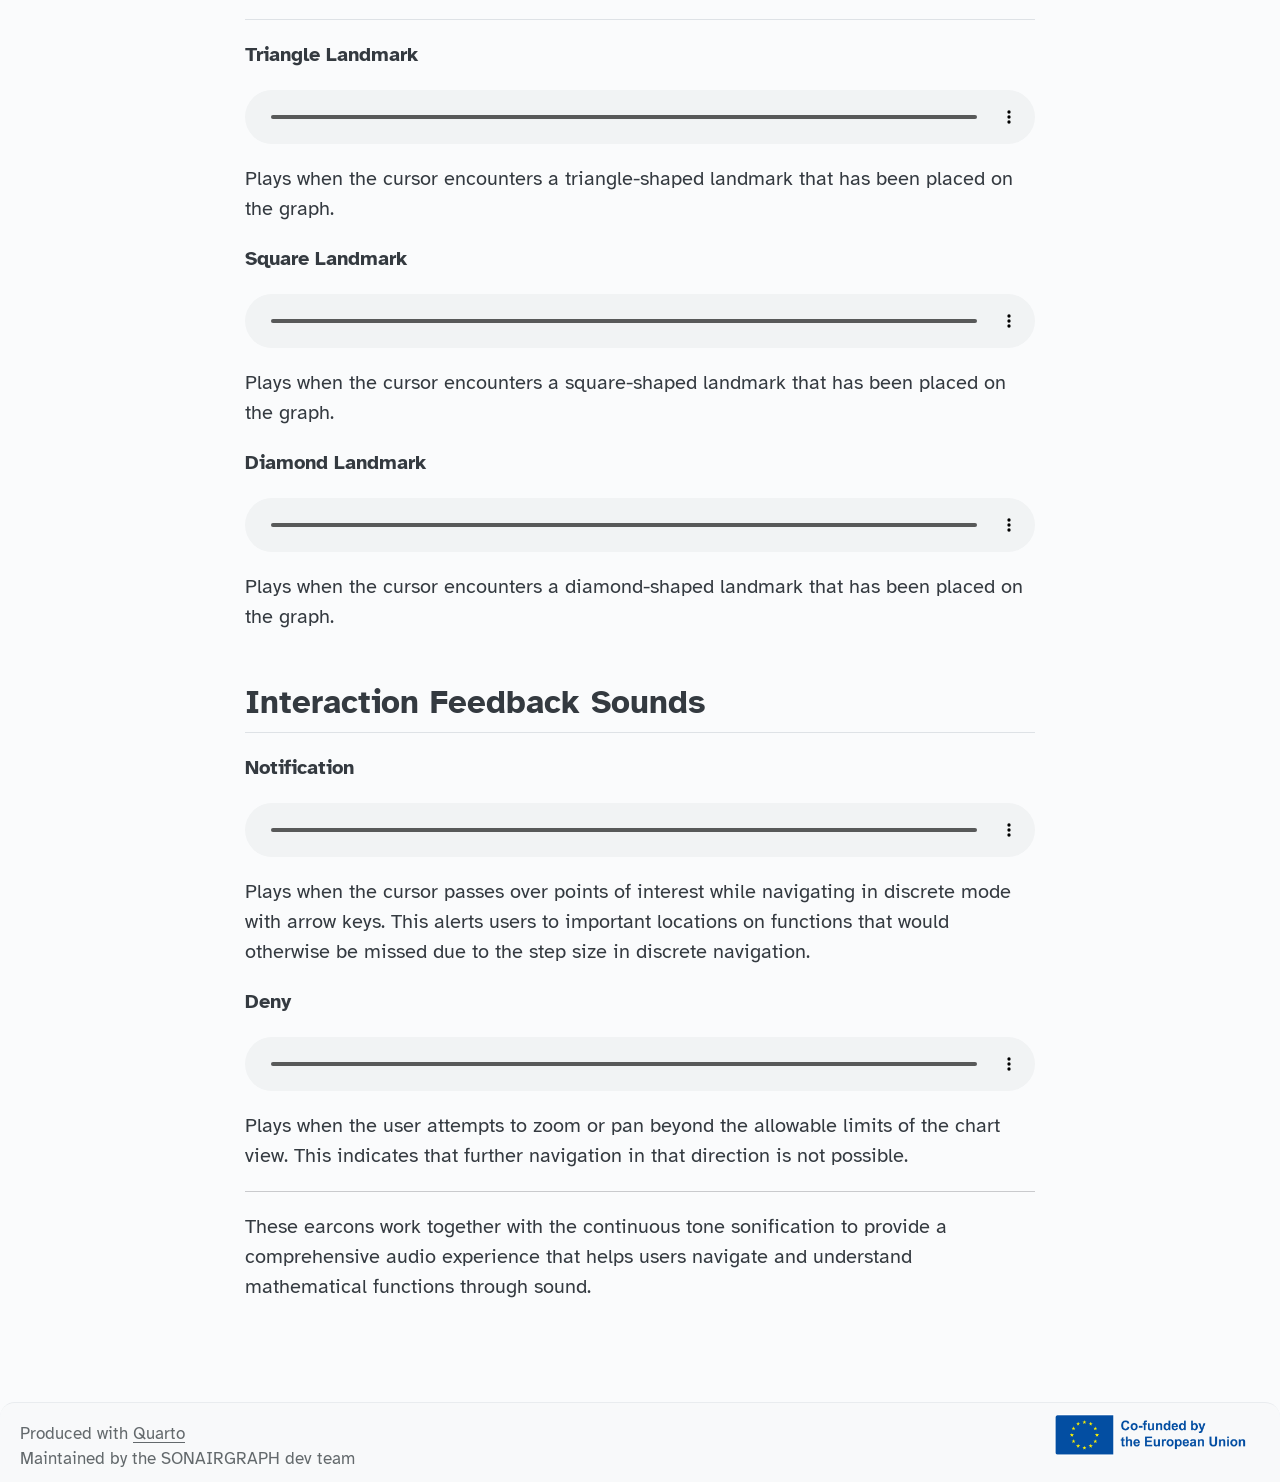
==== commit 3c11a6ad: "Built site for gh-pages" ====
--- a/earcons.html
+++ b/earcons.html
@@ -2,7 +2,7 @@
 <html xmlns="http://www.w3.org/1999/xhtml" lang="en" xml:lang="en"><head>
 
 <meta charset="utf-8">
-<meta name="generator" content="quarto-1.9.37">
+<meta name="generator" content="quarto-1.10.18">
 
 <meta name="viewport" content="width=device-width, initial-scale=1.0, user-scalable=yes">
 
@@ -12,10 +12,13 @@
 /* Default styles provided by pandoc.
 ** See https://pandoc.org/MANUAL.html#variables-for-html for config info.
 */
-code{white-space: pre-wrap;}
 span.smallcaps{font-variant: small-caps;}
-div.columns{display: flex; gap: min(4vw, 1.5em);}
-div.column{flex: auto; overflow-x: auto;}
+div.columns{display: flex; gap: 1.5em;}
+div.column{flex: auto;}
+@media screen {
+div.columns{gap: min(4vw, 1.5em);}
+div.column{overflow-x: auto;}
+}
 div.hanging-indent{margin-left: 1.5em; text-indent: -1.5em;}
 ul.task-list{list-style: none;}
 ul.task-list li input[type="checkbox"] {
@@ -40,14 +43,14 @@
 <script src="site_libs/quarto-html/tippy.umd.min.js"></script>
 <script src="site_libs/quarto-html/anchor.min.js"></script>
 <link href="site_libs/quarto-html/tippy.css" rel="stylesheet">
-<link href="site_libs/quarto-html/quarto-syntax-highlighting-7f8f88aac4f3542376d5c11b86a4c14d.css" rel="stylesheet" class="quarto-color-scheme" id="quarto-text-highlighting-styles">
-<link href="site_libs/quarto-html/quarto-syntax-highlighting-dark-d0ae9245876894da5ac7e18953ecc5cc.css" rel="stylesheet" class="quarto-color-scheme quarto-color-alternate" id="quarto-text-highlighting-styles">
-<link href="site_libs/quarto-html/quarto-syntax-highlighting-7f8f88aac4f3542376d5c11b86a4c14d.css" rel="stylesheet" class="quarto-color-scheme-extra" id="quarto-text-highlighting-styles">
+<link href="site_libs/quarto-html/quarto-syntax-highlighting-64a204ab8560d761af7679ceaba22944.css" rel="stylesheet" class="quarto-color-scheme" id="quarto-text-highlighting-styles">
+<link href="site_libs/quarto-html/quarto-syntax-highlighting-dark-b85bc7c33db8c58e0ec93c3465666fed.css" rel="stylesheet" class="quarto-color-scheme quarto-color-alternate" id="quarto-text-highlighting-styles">
+<link href="site_libs/quarto-html/quarto-syntax-highlighting-64a204ab8560d761af7679ceaba22944.css" rel="stylesheet" class="quarto-color-scheme-extra" id="quarto-text-highlighting-styles">
 <script src="site_libs/bootstrap/bootstrap.min.js"></script>
 <link href="site_libs/bootstrap/bootstrap-icons.css" rel="stylesheet">
-<link href="site_libs/bootstrap/bootstrap-5dca4e5709fb239c7e1ab8f7c5940dc8.min.css" rel="stylesheet" append-hash="true" class="quarto-color-scheme" id="quarto-bootstrap" data-mode="light">
-<link href="site_libs/bootstrap/bootstrap-dark-5dca4e5709fb239c7e1ab8f7c5940dc8.min.css" rel="stylesheet" append-hash="true" class="quarto-color-scheme quarto-color-alternate" id="quarto-bootstrap" data-mode="light">
-<link href="site_libs/bootstrap/bootstrap-5dca4e5709fb239c7e1ab8f7c5940dc8.min.css" rel="stylesheet" append-hash="true" class="quarto-color-scheme-extra" id="quarto-bootstrap" data-mode="light">
+<link href="site_libs/bootstrap/bootstrap-87db983a5d950c51a28021dba2e32038.min.css" rel="stylesheet" append-hash="true" class="quarto-color-scheme" id="quarto-bootstrap" data-mode="light">
+<link href="site_libs/bootstrap/bootstrap-dark-87db983a5d950c51a28021dba2e32038.min.css" rel="stylesheet" append-hash="true" class="quarto-color-scheme quarto-color-alternate" id="quarto-bootstrap" data-mode="light">
+<link href="site_libs/bootstrap/bootstrap-87db983a5d950c51a28021dba2e32038.min.css" rel="stylesheet" append-hash="true" class="quarto-color-scheme-extra" id="quarto-bootstrap" data-mode="light">
 <script id="quarto-search-options" type="application/json">{
   "location": "navbar",
   "copy-button": false,
@@ -252,7 +255,7 @@
     }
       var localhostRegex = new RegExp(/^(?:http|https):\/\/localhost\:?[0-9]*\//);
       var mailtoRegex = new RegExp(/^mailto:/);
-        var filterRegex = new RegExp('/' + window.location.host + '/');
+        var filterRegex = new RegExp("https:\/\/SONAIRGRAPH\.github\.io\/audiofunctions-plus-doc\/");
       var isInternal = (href) => {
           return filterRegex.test(href) || localhostRegex.test(href) || mailtoRegex.test(href);
       }
--- a/site_libs/quarto-html/quarto-syntax-highlighting-64a204ab8560d761af7679ceaba22944.css
+++ b/site_libs/quarto-html/quarto-syntax-highlighting-64a204ab8560d761af7679ceaba22944.css
@@ -0,0 +1,236 @@
+/* quarto syntax highlight colors */
+:root {
+  --quarto-hl-ot-color: #003B4F;
+  --quarto-hl-at-color: #657422;
+  --quarto-hl-ss-color: #20794D;
+  --quarto-hl-an-color: #5E5E5E;
+  --quarto-hl-fu-color: #4758AB;
+  --quarto-hl-st-color: #20794D;
+  --quarto-hl-cf-color: #003B4F;
+  --quarto-hl-op-color: #5E5E5E;
+  --quarto-hl-er-color: #AD0000;
+  --quarto-hl-bn-color: #AD0000;
+  --quarto-hl-al-color: #AD0000;
+  --quarto-hl-va-color: #111111;
+  --quarto-hl-bu-color: inherit;
+  --quarto-hl-ex-color: inherit;
+  --quarto-hl-pp-color: #AD0000;
+  --quarto-hl-in-color: #5E5E5E;
+  --quarto-hl-vs-color: #20794D;
+  --quarto-hl-wa-color: #5E5E5E;
+  --quarto-hl-do-color: #5E5E5E;
+  --quarto-hl-im-color: #00769E;
+  --quarto-hl-ch-color: #20794D;
+  --quarto-hl-dt-color: #AD0000;
+  --quarto-hl-fl-color: #AD0000;
+  --quarto-hl-co-color: #5E5E5E;
+  --quarto-hl-cv-color: #5E5E5E;
+  --quarto-hl-cn-color: #8f5902;
+  --quarto-hl-sc-color: #5E5E5E;
+  --quarto-hl-dv-color: #AD0000;
+  --quarto-hl-kw-color: #003B4F;
+}
+
+/* other quarto variables */
+:root {
+  --quarto-font-monospace: SFMono-Regular, Menlo, Monaco, Consolas, "Liberation Mono", "Courier New", monospace;
+}
+
+/* syntax highlight based on Pandoc's rules */
+pre > code.sourceCode > span {
+  color: #003B4F;
+}
+
+code.sourceCode > span {
+  color: #003B4F;
+}
+
+div.sourceCode,
+div.sourceCode pre.sourceCode {
+  color: #003B4F;
+}
+
+/* Normal */
+code span {
+  color: #003B4F;
+}
+
+/* Alert */
+code span.al {
+  color: #AD0000;
+  font-style: inherit;
+}
+
+/* Annotation */
+code span.an {
+  color: #5E5E5E;
+  font-style: inherit;
+}
+
+/* Attribute */
+code span.at {
+  color: #657422;
+  font-style: inherit;
+}
+
+/* BaseN */
+code span.bn {
+  color: #AD0000;
+  font-style: inherit;
+}
+
+/* BuiltIn */
+code span.bu {
+  font-style: inherit;
+}
+
+/* ControlFlow */
+code span.cf {
+  color: #003B4F;
+  font-weight: bold;
+  font-style: inherit;
+}
+
+/* Char */
+code span.ch {
+  color: #20794D;
+  font-style: inherit;
+}
+
+/* Constant */
+code span.cn {
+  color: #8f5902;
+  font-style: inherit;
+}
+
+/* Comment */
+code span.co {
+  color: #5E5E5E;
+  font-style: inherit;
+}
+
+/* CommentVar */
+code span.cv {
+  color: #5E5E5E;
+  font-style: italic;
+}
+
+/* Documentation */
+code span.do {
+  color: #5E5E5E;
+  font-style: italic;
+}
+
+/* DataType */
+code span.dt {
+  color: #AD0000;
+  font-style: inherit;
+}
+
+/* DecVal */
+code span.dv {
+  color: #AD0000;
+  font-style: inherit;
+}
+
+/* Error */
+code span.er {
+  color: #AD0000;
+  font-style: inherit;
+}
+
+/* Extension */
+code span.ex {
+  font-style: inherit;
+}
+
+/* Float */
+code span.fl {
+  color: #AD0000;
+  font-style: inherit;
+}
+
+/* Function */
+code span.fu {
+  color: #4758AB;
+  font-style: inherit;
+}
+
+/* Import */
+code span.im {
+  color: #00769E;
+  font-style: inherit;
+}
+
+/* Information */
+code span.in {
+  color: #5E5E5E;
+  font-style: inherit;
+}
+
+/* Keyword */
+code span.kw {
+  color: #003B4F;
+  font-weight: bold;
+  font-style: inherit;
+}
+
+/* Operator */
+code span.op {
+  color: #5E5E5E;
+  font-style: inherit;
+}
+
+/* Other */
+code span.ot {
+  color: #003B4F;
+  font-style: inherit;
+}
+
+/* Preprocessor */
+code span.pp {
+  color: #AD0000;
+  font-style: inherit;
+}
+
+/* SpecialChar */
+code span.sc {
+  color: #5E5E5E;
+  font-style: inherit;
+}
+
+/* SpecialString */
+code span.ss {
+  color: #20794D;
+  font-style: inherit;
+}
+
+/* String */
+code span.st {
+  color: #20794D;
+  font-style: inherit;
+}
+
+/* Variable */
+code span.va {
+  color: #111111;
+  font-style: inherit;
+}
+
+/* VerbatimString */
+code span.vs {
+  color: #20794D;
+  font-style: inherit;
+}
+
+/* Warning */
+code span.wa {
+  color: #5E5E5E;
+  font-style: italic;
+}
+
+.prevent-inlining {
+  content: "</";
+}
+
+/*# sourceMappingURL=9d8d5bb603a83b8298b89080a598c93b.css.map */
--- a/site_libs/quarto-html/quarto-syntax-highlighting-dark-b85bc7c33db8c58e0ec93c3465666fed.css
+++ b/site_libs/quarto-html/quarto-syntax-highlighting-dark-b85bc7c33db8c58e0ec93c3465666fed.css
@@ -0,0 +1,219 @@
+/* quarto syntax highlight colors */
+:root {
+  --quarto-hl-al-color: #f07178;
+  --quarto-hl-an-color: #d4d0ab;
+  --quarto-hl-at-color: #00e0e0;
+  --quarto-hl-bn-color: #d4d0ab;
+  --quarto-hl-bu-color: #abe338;
+  --quarto-hl-ch-color: #abe338;
+  --quarto-hl-co-color: #f8f8f2;
+  --quarto-hl-cv-color: #ffd700;
+  --quarto-hl-cn-color: #ffd700;
+  --quarto-hl-cf-color: #ffa07a;
+  --quarto-hl-dt-color: #ffa07a;
+  --quarto-hl-dv-color: #d4d0ab;
+  --quarto-hl-do-color: #f8f8f2;
+  --quarto-hl-er-color: #f07178;
+  --quarto-hl-ex-color: #00e0e0;
+  --quarto-hl-fl-color: #d4d0ab;
+  --quarto-hl-fu-color: #ffa07a;
+  --quarto-hl-im-color: #abe338;
+  --quarto-hl-in-color: #d4d0ab;
+  --quarto-hl-kw-color: #ffa07a;
+  --quarto-hl-op-color: #ffa07a;
+  --quarto-hl-ot-color: #00e0e0;
+  --quarto-hl-pp-color: #dcc6e0;
+  --quarto-hl-re-color: #00e0e0;
+  --quarto-hl-sc-color: #abe338;
+  --quarto-hl-ss-color: #abe338;
+  --quarto-hl-st-color: #abe338;
+  --quarto-hl-va-color: #00e0e0;
+  --quarto-hl-vs-color: #abe338;
+  --quarto-hl-wa-color: #dcc6e0;
+}
+
+/* other quarto variables */
+:root {
+  --quarto-font-monospace: SFMono-Regular, Menlo, Monaco, Consolas, "Liberation Mono", "Courier New", monospace;
+}
+
+/* syntax highlight based on Pandoc's rules */
+pre > code.sourceCode > span {
+  color: #f8f8f2;
+}
+
+code.sourceCode > span {
+  color: #f8f8f2;
+}
+
+div.sourceCode,
+div.sourceCode pre.sourceCode {
+  color: #f8f8f2;
+}
+
+/* Normal */
+code span {
+  color: #f8f8f2;
+}
+
+/* Alert */
+code span.al {
+  color: #f07178;
+}
+
+/* Annotation */
+code span.an {
+  color: #d4d0ab;
+}
+
+/* Attribute */
+code span.at {
+  color: #00e0e0;
+}
+
+/* BaseN */
+code span.bn {
+  color: #d4d0ab;
+}
+
+/* BuiltIn */
+code span.bu {
+  color: #abe338;
+}
+
+/* ControlFlow */
+code span.cf {
+  font-weight: bold;
+  color: #ffa07a;
+}
+
+/* Char */
+code span.ch {
+  color: #abe338;
+}
+
+/* Constant */
+code span.cn {
+  color: #ffd700;
+}
+
+/* Comment */
+code span.co {
+  font-style: italic;
+  color: #f8f8f2;
+}
+
+/* CommentVar */
+code span.cv {
+  color: #ffd700;
+}
+
+/* Documentation */
+code span.do {
+  color: #f8f8f2;
+}
+
+/* DataType */
+code span.dt {
+  color: #ffa07a;
+}
+
+/* DecVal */
+code span.dv {
+  color: #d4d0ab;
+}
+
+/* Error */
+code span.er {
+  color: #f07178;
+  text-decoration: underline;
+}
+
+/* Extension */
+code span.ex {
+  font-weight: bold;
+  color: #00e0e0;
+}
+
+/* Float */
+code span.fl {
+  color: #d4d0ab;
+}
+
+/* Function */
+code span.fu {
+  color: #ffa07a;
+}
+
+/* Import */
+code span.im {
+  color: #abe338;
+}
+
+/* Information */
+code span.in {
+  color: #d4d0ab;
+}
+
+/* Keyword */
+code span.kw {
+  font-weight: bold;
+  color: #ffa07a;
+}
+
+/* Operator */
+code span.op {
+  color: #ffa07a;
+}
+
+/* Other */
+code span.ot {
+  color: #00e0e0;
+}
+
+/* Preprocessor */
+code span.pp {
+  color: #dcc6e0;
+}
+
+/* RegionMarker */
+code span.re {
+  background-color: #f8f8f2;
+  color: #00e0e0;
+}
+
+/* SpecialChar */
+code span.sc {
+  color: #abe338;
+}
+
+/* SpecialString */
+code span.ss {
+  color: #abe338;
+}
+
+/* String */
+code span.st {
+  color: #abe338;
+}
+
+/* Variable */
+code span.va {
+  color: #00e0e0;
+}
+
+/* VerbatimString */
+code span.vs {
+  color: #abe338;
+}
+
+/* Warning */
+code span.wa {
+  color: #dcc6e0;
+}
+
+.prevent-inlining {
+  content: "</";
+}
+
+/*# sourceMappingURL=4ed8f1090dec6531da29ab00902aa718.css.map */
--- a/site_libs/quarto-html/quarto-syntax-highlighting-64a204ab8560d761af7679ceaba22944.css
+++ b/site_libs/quarto-html/quarto-syntax-highlighting-64a204ab8560d761af7679ceaba22944.css
@@ -0,0 +1,236 @@
+/* quarto syntax highlight colors */
+:root {
+  --quarto-hl-ot-color: #003B4F;
+  --quarto-hl-at-color: #657422;
+  --quarto-hl-ss-color: #20794D;
+  --quarto-hl-an-color: #5E5E5E;
+  --quarto-hl-fu-color: #4758AB;
+  --quarto-hl-st-color: #20794D;
+  --quarto-hl-cf-color: #003B4F;
+  --quarto-hl-op-color: #5E5E5E;
+  --quarto-hl-er-color: #AD0000;
+  --quarto-hl-bn-color: #AD0000;
+  --quarto-hl-al-color: #AD0000;
+  --quarto-hl-va-color: #111111;
+  --quarto-hl-bu-color: inherit;
+  --quarto-hl-ex-color: inherit;
+  --quarto-hl-pp-color: #AD0000;
+  --quarto-hl-in-color: #5E5E5E;
+  --quarto-hl-vs-color: #20794D;
+  --quarto-hl-wa-color: #5E5E5E;
+  --quarto-hl-do-color: #5E5E5E;
+  --quarto-hl-im-color: #00769E;
+  --quarto-hl-ch-color: #20794D;
+  --quarto-hl-dt-color: #AD0000;
+  --quarto-hl-fl-color: #AD0000;
+  --quarto-hl-co-color: #5E5E5E;
+  --quarto-hl-cv-color: #5E5E5E;
+  --quarto-hl-cn-color: #8f5902;
+  --quarto-hl-sc-color: #5E5E5E;
+  --quarto-hl-dv-color: #AD0000;
+  --quarto-hl-kw-color: #003B4F;
+}
+
+/* other quarto variables */
+:root {
+  --quarto-font-monospace: SFMono-Regular, Menlo, Monaco, Consolas, "Liberation Mono", "Courier New", monospace;
+}
+
+/* syntax highlight based on Pandoc's rules */
+pre > code.sourceCode > span {
+  color: #003B4F;
+}
+
+code.sourceCode > span {
+  color: #003B4F;
+}
+
+div.sourceCode,
+div.sourceCode pre.sourceCode {
+  color: #003B4F;
+}
+
+/* Normal */
+code span {
+  color: #003B4F;
+}
+
+/* Alert */
+code span.al {
+  color: #AD0000;
+  font-style: inherit;
+}
+
+/* Annotation */
+code span.an {
+  color: #5E5E5E;
+  font-style: inherit;
+}
+
+/* Attribute */
+code span.at {
+  color: #657422;
+  font-style: inherit;
+}
+
+/* BaseN */
+code span.bn {
+  color: #AD0000;
+  font-style: inherit;
+}
+
+/* BuiltIn */
+code span.bu {
+  font-style: inherit;
+}
+
+/* ControlFlow */
+code span.cf {
+  color: #003B4F;
+  font-weight: bold;
+  font-style: inherit;
+}
+
+/* Char */
+code span.ch {
+  color: #20794D;
+  font-style: inherit;
+}
+
+/* Constant */
+code span.cn {
+  color: #8f5902;
+  font-style: inherit;
+}
+
+/* Comment */
+code span.co {
+  color: #5E5E5E;
+  font-style: inherit;
+}
+
+/* CommentVar */
+code span.cv {
+  color: #5E5E5E;
+  font-style: italic;
+}
+
+/* Documentation */
+code span.do {
+  color: #5E5E5E;
+  font-style: italic;
+}
+
+/* DataType */
+code span.dt {
+  color: #AD0000;
+  font-style: inherit;
+}
+
+/* DecVal */
+code span.dv {
+  color: #AD0000;
+  font-style: inherit;
+}
+
+/* Error */
+code span.er {
+  color: #AD0000;
+  font-style: inherit;
+}
+
+/* Extension */
+code span.ex {
+  font-style: inherit;
+}
+
+/* Float */
+code span.fl {
+  color: #AD0000;
+  font-style: inherit;
+}
+
+/* Function */
+code span.fu {
+  color: #4758AB;
+  font-style: inherit;
+}
+
+/* Import */
+code span.im {
+  color: #00769E;
+  font-style: inherit;
+}
+
+/* Information */
+code span.in {
+  color: #5E5E5E;
+  font-style: inherit;
+}
+
+/* Keyword */
+code span.kw {
+  color: #003B4F;
+  font-weight: bold;
+  font-style: inherit;
+}
+
+/* Operator */
+code span.op {
+  color: #5E5E5E;
+  font-style: inherit;
+}
+
+/* Other */
+code span.ot {
+  color: #003B4F;
+  font-style: inherit;
+}
+
+/* Preprocessor */
+code span.pp {
+  color: #AD0000;
+  font-style: inherit;
+}
+
+/* SpecialChar */
+code span.sc {
+  color: #5E5E5E;
+  font-style: inherit;
+}
+
+/* SpecialString */
+code span.ss {
+  color: #20794D;
+  font-style: inherit;
+}
+
+/* String */
+code span.st {
+  color: #20794D;
+  font-style: inherit;
+}
+
+/* Variable */
+code span.va {
+  color: #111111;
+  font-style: inherit;
+}
+
+/* VerbatimString */
+code span.vs {
+  color: #20794D;
+  font-style: inherit;
+}
+
+/* Warning */
+code span.wa {
+  color: #5E5E5E;
+  font-style: italic;
+}
+
+.prevent-inlining {
+  content: "</";
+}
+
+/*# sourceMappingURL=9d8d5bb603a83b8298b89080a598c93b.css.map */
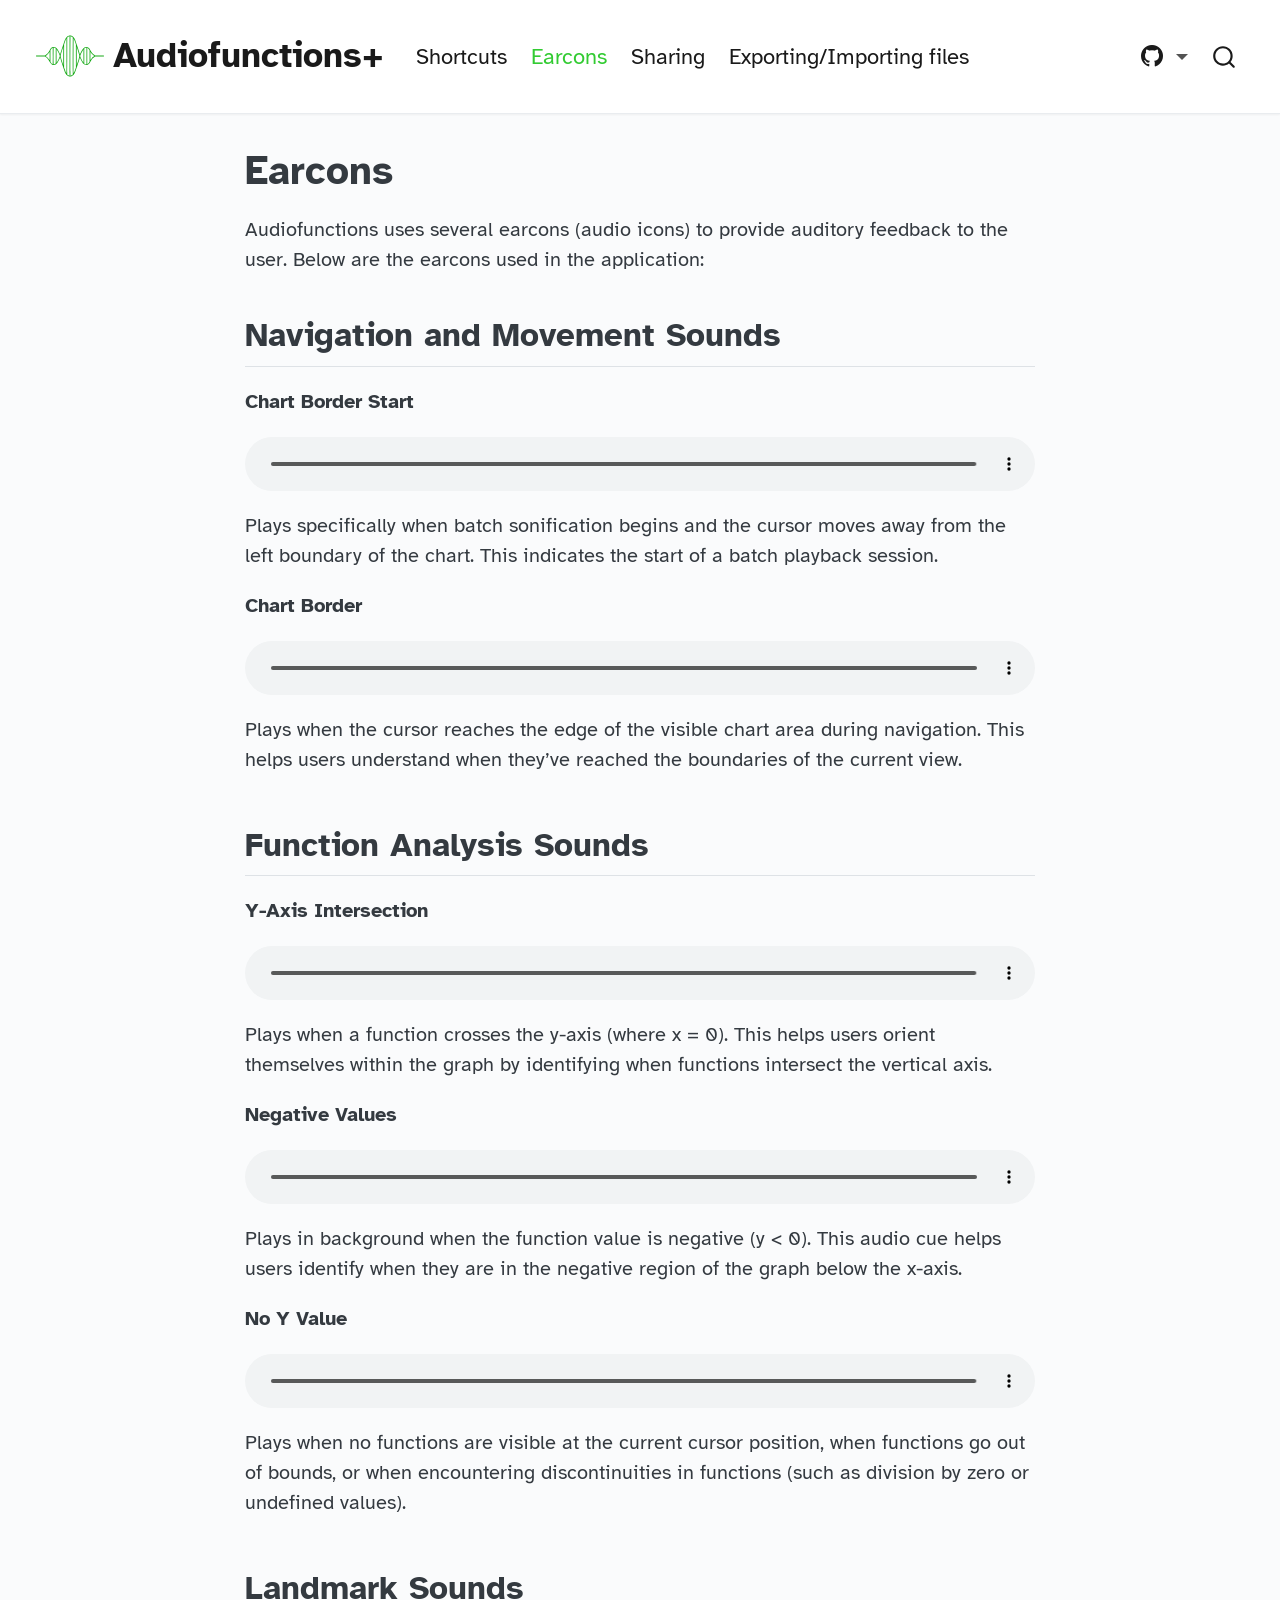
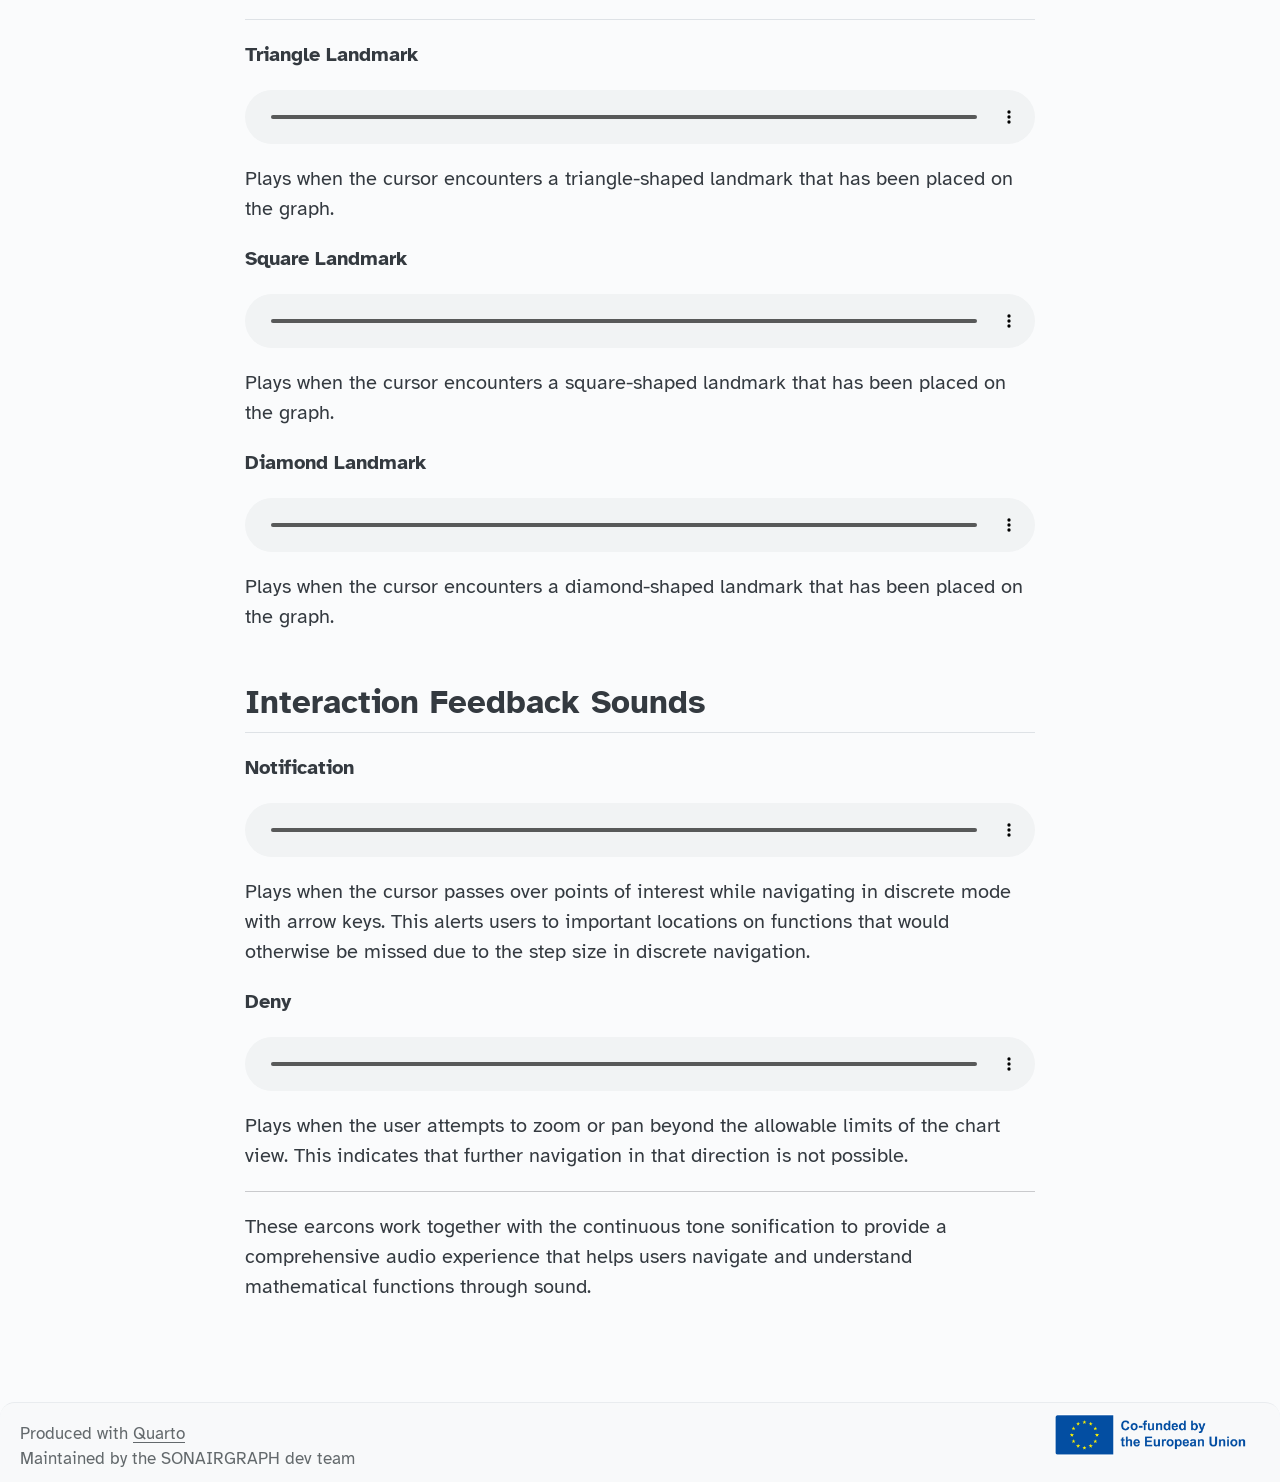
==== commit b496080e: "Built site for gh-pages" ====
--- a/earcons.html
+++ b/earcons.html
@@ -120,6 +120,25 @@
 <span class="menu-text">Exporting/Importing files</span></a>
   </li>  
 </ul>
+            <ul class="navbar-nav navbar-nav-scroll ms-auto">
+  <li class="nav-item dropdown ">
+    <a class="nav-link dropdown-toggle" href="#" id="nav-menu-bi-github" role="link" data-bs-toggle="dropdown" aria-expanded="false">
+      <i class="bi bi-github" role="img">
+</i> 
+ <span class="menu-text"></span>
+    </a>
+    <ul class="dropdown-menu dropdown-menu-end" aria-labelledby="nav-menu-bi-github">    
+        <li>
+    <a class="dropdown-item" href="https://github.com/SONAIRGRAPH/audiofunctions-plus" target="_blank">
+ <span class="dropdown-text">Source code</span></a>
+  </li>  
+        <li>
+    <a class="dropdown-item" href="https://github.com/SONAIRGRAPH/audiofunctions-plus/issues" target="_blank">
+ <span class="dropdown-text">Report an issue</span></a>
+  </li>  
+    </ul>
+  </li>
+</ul>
           </div> <!-- /navcollapse -->
             <div class="quarto-navbar-tools">
 </div>
